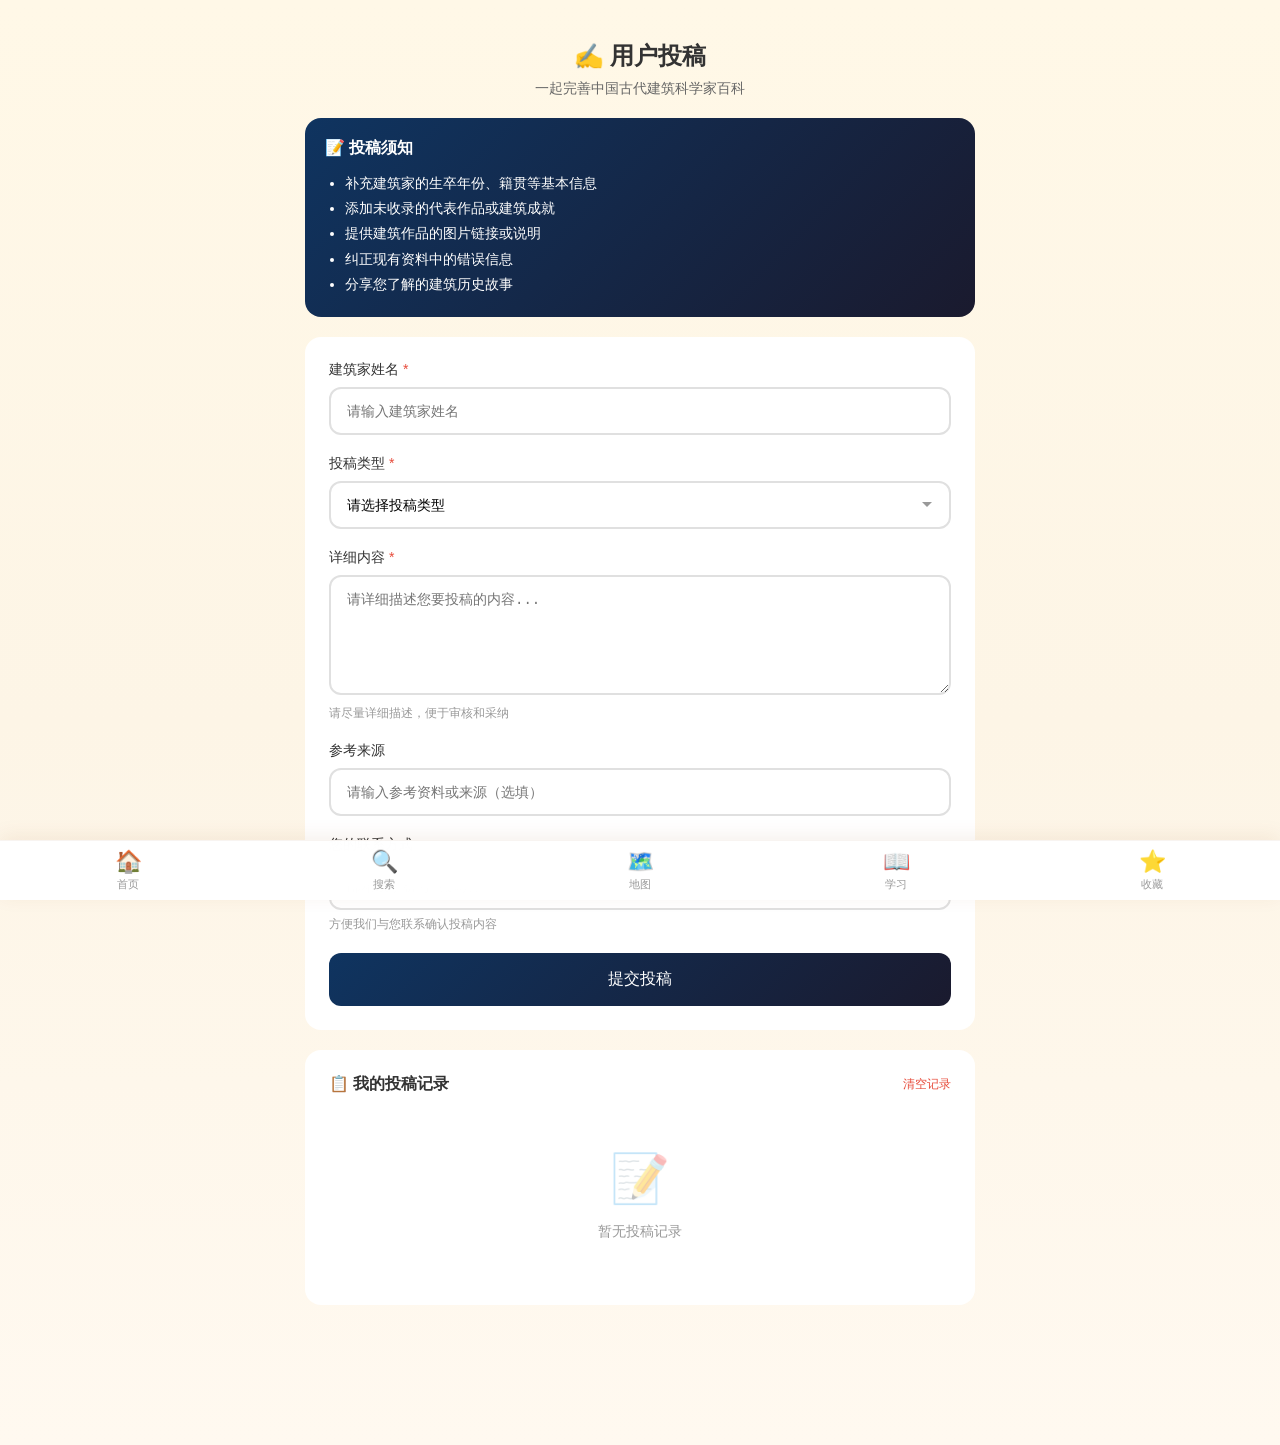
==== contribute.html @ dbbd9d24 "添加新功能：地图、师承图谱、考研学习、投稿、图集" ====
<!DOCTYPE html>
<html lang="zh-CN">
<head>
  <meta charset="UTF-8">
  <meta name="viewport" content="width=device-width, initial-scale=1.0, maximum-scale=1.0, user-scalable=no">
  <title>用户投稿 - 中国建筑科学家百科</title>
  <link rel="stylesheet" href="css/style.css">
  <style>
    .contribute-container {
      padding: 20px;
      padding-bottom: 120px;
    }

    .contribute-header {
      text-align: center;
      margin-bottom: 20px;
    }

    .contribute-header h1 {
      font-size: 24px;
      color: #333;
      margin-bottom: 8px;
    }

    .contribute-header p {
      font-size: 14px;
      color: #666;
    }

    .contribute-intro {
      background: linear-gradient(135deg, #0f3460, #1a1a2e);
      color: #fff;
      padding: 20px;
      border-radius: 16px;
      margin-bottom: 20px;
    }

    .contribute-intro h3 {
      font-size: 16px;
      margin-bottom: 12px;
    }

    .contribute-intro ul {
      font-size: 14px;
      line-height: 1.8;
      padding-left: 20px;
    }

    .contribute-form {
      background: #fff;
      border-radius: 16px;
      padding: 24px;
      margin-bottom: 20px;
    }

    .form-group {
      margin-bottom: 20px;
    }

    .form-label {
      display: block;
      font-size: 14px;
      font-weight: 500;
      color: #333;
      margin-bottom: 8px;
    }

    .form-label .required {
      color: #e74c3c;
    }

    .form-input {
      width: 100%;
      padding: 14px 16px;
      border: 2px solid #e0e0e0;
      border-radius: 12px;
      font-size: 14px;
      box-sizing: border-box;
      transition: border-color 0.3s;
    }

    .form-input:focus {
      outline: none;
      border-color: #0f3460;
    }

    .form-textarea {
      min-height: 120px;
      resize: vertical;
    }

    .form-select {
      appearance: none;
      background: #fff url("data:image/svg+xml,%3Csvg xmlns='http://www.w3.org/2000/svg' width='12' height='12' viewBox='0 0 12 12'%3E%3Cpath fill='%23999' d='M6 8L1 3h10z'/%3E%3C/svg%3E") no-repeat right 16px center;
    }

    .form-hint {
      font-size: 12px;
      color: #999;
      margin-top: 6px;
    }

    .submit-btn {
      width: 100%;
      padding: 16px;
      background: linear-gradient(135deg, #0f3460, #1a1a2e);
      color: #fff;
      border: none;
      border-radius: 12px;
      font-size: 16px;
      font-weight: 500;
      cursor: pointer;
      transition: all 0.3s;
    }

    .submit-btn:hover {
      transform: translateY(-2px);
      box-shadow: 0 8px 20px rgba(15, 52, 96, 0.3);
    }

    .submit-btn:active {
      transform: translateY(0);
    }

    /* 我的投稿 */
    .my-contributions {
      background: #fff;
      border-radius: 16px;
      padding: 24px;
    }

    .my-contributions-header {
      display: flex;
      justify-content: space-between;
      align-items: center;
      margin-bottom: 16px;
    }

    .my-contributions-title {
      font-size: 16px;
      font-weight: 600;
      color: #333;
    }

    .clear-btn {
      font-size: 12px;
      color: #e74c3c;
      background: none;
      border: none;
      cursor: pointer;
    }

    .contribution-card {
      background: #f9f9f9;
      border-radius: 12px;
      padding: 16px;
      margin-bottom: 12px;
    }

    .contribution-header {
      display: flex;
      justify-content: space-between;
      align-items: center;
      margin-bottom: 12px;
    }

    .contribution-name {
      font-size: 16px;
      font-weight: 600;
      color: #333;
    }

    .contribution-date {
      font-size: 12px;
      color: #999;
    }

    .contribution-type {
      display: inline-block;
      padding: 4px 12px;
      background: #e8f4fd;
      color: #0f3460;
      border-radius: 12px;
      font-size: 12px;
      margin-bottom: 8px;
    }

    .contribution-content {
      font-size: 14px;
      color: #666;
      line-height: 1.6;
      margin-bottom: 12px;
    }

    .contribution-actions {
      display: flex;
      gap: 12px;
    }

    .contribution-action {
      font-size: 12px;
      color: #0f3460;
      background: none;
      border: none;
      cursor: pointer;
      padding: 0;
    }

    .empty-state {
      text-align: center;
      padding: 40px 20px;
      color: #999;
    }

    .empty-icon {
      font-size: 48px;
      margin-bottom: 16px;
    }

    .empty-text {
      font-size: 14px;
    }

    /* 成功提示 */
    .success-modal {
      display: none;
      position: fixed;
      top: 0;
      left: 0;
      width: 100%;
      height: 100%;
      background: rgba(0,0,0,0.5);
      justify-content: center;
      align-items: center;
      z-index: 9999;
    }

    .success-modal.show {
      display: flex;
    }

    .success-content {
      background: #fff;
      border-radius: 16px;
      padding: 32px;
      text-align: center;
      max-width: 300px;
      margin: 20px;
    }

    .success-icon {
      font-size: 64px;
      margin-bottom: 16px;
    }

    .success-title {
      font-size: 18px;
      font-weight: 600;
      color: #333;
      margin-bottom: 8px;
    }

    .success-text {
      font-size: 14px;
      color: #666;
      margin-bottom: 20px;
    }

    .success-btn {
      padding: 12px 32px;
      background: #0f3460;
      color: #fff;
      border: none;
      border-radius: 20px;
      font-size: 14px;
      cursor: pointer;
    }
  </style>
</head>
<body>
  <div class="container">
    <div class="contribute-container">
      <!-- 页面标题 -->
      <div class="contribute-header">
        <h1>✍️ 用户投稿</h1>
        <p>一起完善中国古代建筑科学家百科</p>
      </div>

      <!-- 投稿说明 -->
      <div class="contribute-intro">
        <h3>📝 投稿须知</h3>
        <ul>
          <li>补充建筑家的生卒年份、籍贯等基本信息</li>
          <li>添加未收录的代表作品或建筑成就</li>
          <li>提供建筑作品的图片链接或说明</li>
          <li>纠正现有资料中的错误信息</li>
          <li>分享您了解的建筑历史故事</li>
        </ul>
      </div>

      <!-- 投稿表单 -->
      <div class="contribute-form">
        <form id="contributeForm">
          <div class="form-group">
            <label class="form-label">
              建筑家姓名 <span class="required">*</span>
            </label>
            <input type="text" class="form-input" id="architectName" placeholder="请输入建筑家姓名" required>
          </div>

          <div class="form-group">
            <label class="form-label">
              投稿类型 <span class="required">*</span>
            </label>
            <select class="form-input form-select" id="contributeType" required>
              <option value="">请选择投稿类型</option>
              <option value="info">补充基本信息</option>
              <option value="work">添加代表作品</option>
              <option value="image">提供图片资料</option>
              <option value="correction">纠正错误</option>
              <option value="story">分享建筑故事</option>
              <option value="other">其他</option>
            </select>
          </div>

          <div class="form-group">
            <label class="form-label">
              详细内容 <span class="required">*</span>
            </label>
            <textarea class="form-input form-textarea" id="contributeContent" placeholder="请详细描述您要投稿的内容..." required></textarea>
            <div class="form-hint">请尽量详细描述，便于审核和采纳</div>
          </div>

          <div class="form-group">
            <label class="form-label">
              参考来源
            </label>
            <input type="text" class="form-input" id="source" placeholder="请输入参考资料或来源（选填）">
          </div>

          <div class="form-group">
            <label class="form-label">
              您的联系方式
            </label>
            <input type="text" class="form-input" id="contact" placeholder="邮箱或手机号（选填）">
            <div class="form-hint">方便我们与您联系确认投稿内容</div>
          </div>

          <button type="submit" class="submit-btn">提交投稿</button>
        </form>
      </div>

      <!-- 我的投稿 -->
      <div class="my-contributions">
        <div class="my-contributions-header">
          <div class="my-contributions-title">📋 我的投稿记录</div>
          <button class="clear-btn" onclick="clearContributions()">清空记录</button>
        </div>
        <div id="contributionsList"></div>
      </div>
    </div>
  </div>

  <!-- 成功提示弹窗 -->
  <div class="success-modal" id="successModal">
    <div class="success-content">
      <div class="success-icon">✅</div>
      <div class="success-title">投稿成功！</div>
      <div class="success-text">感谢您的贡献，我们会尽快审核您的投稿内容。</div>
      <button class="success-btn" onclick="closeModal()">确定</button>
    </div>
  </div>

  <!-- 底部导航栏 -->
  <div class="tab-bar">
    <a href="index.html" class="tab-item">
      <span class="tab-icon">🏠</span>
      <span class="tab-text">首页</span>
    </a>
    <a href="search.html" class="tab-item">
      <span class="tab-icon">🔍</span>
      <span class="tab-text">搜索</span>
    </a>
    <a href="map.html" class="tab-item">
      <span class="tab-icon">🗺️</span>
      <span class="tab-text">地图</span>
    </a>
    <a href="study.html" class="tab-item">
      <span class="tab-icon">📖</span>
      <span class="tab-text">学习</span>
    </a>
    <a href="favorites.html" class="tab-item">
      <span class="tab-icon">⭐</span>
      <span class="tab-text">收藏</span>
    </a>
  </div>

  <script src="js/data.js"></script>
  <script>
    // 投稿类型映射
    const typeMap = {
      'info': '补充信息',
      'work': '添加作品',
      'image': '提供图片',
      'correction': '纠正错误',
      'story': '建筑故事',
      'other': '其他'
    };

    // 从本地存储加载投稿记录
    function loadContributions() {
      const contributions = JSON.parse(localStorage.getItem('contributions') || '[]');
      renderContributions(contributions);
    }

    // 渲染投稿列表
    function renderContributions(contributions) {
      const container = document.getElementById('contributionsList');
      
      if (contributions.length === 0) {
        container.innerHTML = `
          <div class="empty-state">
            <div class="empty-icon">📝</div>
            <div class="empty-text">暂无投稿记录</div>
          </div>
        `;
        return;
      }

      container.innerHTML = contributions.map((item, index) => `
        <div class="contribution-card">
          <div class="contribution-header">
            <span class="contribution-name">${item.name}</span>
            <span class="contribution-date">${item.date}</span>
          </div>
          <span class="contribution-type">${typeMap[item.type] || item.type}</span>
          <div class="contribution-content">${item.content}</div>
          <div class="contribution-actions">
            <button class="contribution-action" onclick="editContribution(${index})">编辑</button>
            <button class="contribution-action" onclick="deleteContribution(${index})">删除</button>
          </div>
        </div>
      `).join('');
    }

    // 提交投稿
    document.getElementById('contributeForm').addEventListener('submit', function(e) {
      e.preventDefault();
      
      const name = document.getElementById('architectName').value;
      const type = document.getElementById('contributeType').value;
      const content = document.getElementById('contributeContent').value;
      const source = document.getElementById('source').value;
      const contact = document.getElementById('contact').value;

      const contribution = {
        name,
        type,
        content,
        source,
        contact,
        date: new Date().toLocaleDateString('zh-CN')
      };

      // 保存到本地存储
      const contributions = JSON.parse(localStorage.getItem('contributions') || '[]');
      contributions.unshift(contribution);
      localStorage.setItem('contributions', JSON.stringify(contributions));

      // 显示成功提示
      document.getElementById('successModal').classList.add('show');

      // 清空表单
      this.reset();

      // 更新列表
      renderContributions(contributions);
    });

    // 编辑投稿
    function editContribution(index) {
      const contributions = JSON.parse(localStorage.getItem('contributions') || '[]');
      const item = contributions[index];

      document.getElementById('architectName').value = item.name;
      document.getElementById('contributeType').value = item.type;
      document.getElementById('contributeContent').value = item.content;
      document.getElementById('source').value = item.source || '';
      document.getElementById('contact').value = item.contact || '';

      // 删除旧记录
      contributions.splice(index, 1);
      localStorage.setItem('contributions', JSON.stringify(contributions));
      renderContributions(contributions);

      // 滚动到表单
      window.scrollTo({ top: 0, behavior: 'smooth' });
    }

    // 删除投稿
    function deleteContribution(index) {
      if (!confirm('确定要删除这条投稿记录吗？')) return;

      const contributions = JSON.parse(localStorage.getItem('contributions') || '[]');
      contributions.splice(index, 1);
      localStorage.setItem('contributions', JSON.stringify(contributions));
      renderContributions(contributions);
    }

    // 清空所有投稿
    function clearContributions() {
      if (!confirm('确定要清空所有投稿记录吗？')) return;
      localStorage.removeItem('contributions');
      renderContributions([]);
    }

    // 关闭弹窗
    function closeModal() {
      document.getElementById('successModal').classList.remove('show');
    }

    // 初始化
    loadContributions();
  </script>
</body>
</html>
---- css/style.css ----
/* 全局样式 */
* {
  margin: 0;
  padding: 0;
  box-sizing: border-box;
}

body {
  font-family: -apple-system, BlinkMacSystemFont, 'Segoe UI', Roboto, 'Helvetica Neue', Arial, sans-serif;
  background: linear-gradient(180deg, #FFF8E7 0%, #FDF5E6 50%, #FFF9F0 100%);
  min-height: 100vh;
  color: #333;
  -webkit-font-smoothing: antialiased;
}

a {
  text-decoration: none;
  color: inherit;
}

.container {
  padding: 20px;
  max-width: 750px;
  margin: 0 auto;
  position: relative;
  overflow: hidden;
}

/* 页面标题区域 */
.header {
  padding: 40px 20px 20px;
  text-align: center;
  position: relative;
}

.title-wrapper {
  animation: slideDown 0.8s ease-out;
}

.main-title {
  font-size: 28px;
  font-weight: 800;
  color: #5D3A1A;
  letter-spacing: 2px;
  margin-bottom: 8px;
  background: linear-gradient(135deg, #5D3A1A 0%, #8B4513 50%, #A0522D 100%);
  -webkit-background-clip: text;
  -webkit-text-fill-color: transparent;
  background-clip: text;
}

.subtitle {
  font-size: 14px;
  color: #8B6914;
  letter-spacing: 3px;
  font-weight: 400;
}

/* 搜索框 */
.search-box-wrapper {
  padding: 0 10px;
  margin-bottom: 20px;
  animation: fadeIn 0.6s ease-out 0.2s both;
  position: relative;
}

.search-box-wrapper::before {
  content: '';
  position: absolute;
  top: -2px;
  left: -2px;
  right: -2px;
  bottom: -2px;
  background: linear-gradient(135deg, rgba(139, 69, 19, 0.15) 0%, rgba(210, 105, 30, 0.1) 50%, rgba(139, 69, 19, 0.15) 100%);
  border-radius: 26px;
  z-index: -1;
}

.search-box {
  display: flex;
  align-items: center;
  background: rgba(255, 255, 255, 0.98);
  border-radius: 24px;
  padding: 14px 18px;
  box-shadow: 0 4px 16px rgba(139, 69, 19, 0.08), 0 8px 40px rgba(139, 69, 19, 0.06);
  border: 1px solid rgba(255, 255, 255, 0.9);
  transition: all 0.4s cubic-bezier(0.4, 0, 0.2, 1);
}

.search-box:hover {
  box-shadow: 0 8px 24px rgba(139, 69, 19, 0.15), 0 12px 56px rgba(139, 69, 19, 0.1);
  transform: translateY(-2px);
}

.icon-search {
  font-size: 18px;
  opacity: 0.5;
  margin-right: 10px;
}

.search-placeholder {
  font-size: 15px;
  color: #999;
}

/* 装饰元素 */
.decorations {
  position: absolute;
  top: 0;
  left: 0;
  right: 0;
  height: 200px;
  pointer-events: none;
  overflow: hidden;
}

.deco-circle {
  position: absolute;
  border-radius: 50%;
  opacity: 0.06;
  background: linear-gradient(135deg, #8B4513 0%, #D2691E 100%);
}

.deco-1 {
  width: 150px;
  height: 150px;
  top: -50px;
  right: -40px;
  animation: float 6s ease-in-out infinite;
}

.deco-2 {
  width: 100px;
  height: 100px;
  top: 30px;
  left: -30px;
  animation: float 8s ease-in-out infinite reverse;
}

.deco-line {
  position: absolute;
  bottom: 0;
  left: 50%;
  transform: translateX(-50%);
  width: 60px;
  height: 2px;
  background: linear-gradient(90deg, transparent 0%, #D2691E 50%, transparent 100%);
  border-radius: 1px;
}

/* 数据统计区域 */
.stats-section {
  padding: 0 10px;
  margin-bottom: 20px;
  animation: fadeIn 0.6s ease-out 0.4s both;
}

.stats-intro {
  text-align: center;
  margin-bottom: 10px;
}

.intro-text {
  font-size: 13px;
  color: #8B6914;
  letter-spacing: 1px;
}

.stats-grid {
  display: flex;
  justify-content: space-around;
  align-items: center;
  background: white;
  border-radius: 12px;
  padding: 18px 8px;
  box-shadow: 0 8px 32px rgba(139, 69, 19, 0.08);
  border: 1px solid rgba(139, 69, 19, 0.06);
}

.stat-item {
  text-align: center;
  flex: 1;
  padding: 0 4px;
}

.stat-number {
  font-size: 22px;
  font-weight: 800;
  color: #5D3A1A;
  margin-bottom: 4px;
  letter-spacing: 0.5px;
  white-space: nowrap;
}

.stat-label {
  font-size: 11px;
  color: #999;
  white-space: nowrap;
}

.stat-divider {
  width: 1px;
  height: 25px;
  background: linear-gradient(180deg, transparent 0%, rgba(139, 69, 19, 0.15) 50%, transparent 100%);
}

/* 推荐建筑家 */
.recommend-section {
  padding: 0 10px;
  margin-bottom: 20px;
  animation: fadeIn 0.6s ease-out 0.5s both;
}

.section-header {
  display: flex;
  justify-content: space-between;
  align-items: center;
  margin-bottom: 12px;
}

.section-title {
  font-size: 17px;
  font-weight: 700;
  color: #5D3A1A;
  letter-spacing: 0.5px;
}

.section-more {
  font-size: 13px;
  color: #8B6914;
}

.recommend-scroll {
  overflow-x: auto;
  -webkit-overflow-scrolling: touch;
}

.recommend-list {
  display: flex;
  gap: 12px;
  padding: 4px 0;
}

.recommend-card {
  flex-shrink: 0;
  width: 80px;
  text-align: center;
  background: white;
  border-radius: 10px;
  padding: 14px 8px;
  box-shadow: 0 6px 24px rgba(139, 69, 19, 0.08);
  border: 1px solid rgba(139, 69, 19, 0.06);
  transition: all 0.3s cubic-bezier(0.4, 0, 0.2, 1);
}

.recommend-card:hover {
  transform: scale(0.95);
  box-shadow: 0 4px 16px rgba(139, 69, 19, 0.12);
}

.recommend-avatar {
  width: 45px;
  height: 45px;
  border-radius: 50%;
  background: linear-gradient(135deg, #5D3A1A 0%, #8B4513 50%, #D2691E 100%);
  display: flex;
  align-items: center;
  justify-content: center;
  margin: 0 auto 10px;
  box-shadow: 0 6px 20px rgba(139, 69, 19, 0.3);
}

.recommend-avatar-text {
  color: white;
  font-size: 19px;
  font-weight: 700;
}

.recommend-name {
  font-size: 14px;
  font-weight: 600;
  color: #5D3A1A;
  margin-bottom: 4px;
  white-space: nowrap;
  overflow: hidden;
  text-overflow: ellipsis;
}

.recommend-dynasty {
  font-size: 11px;
  color: #999;
  white-space: nowrap;
}

/* 功能入口 */
.entry-section {
  padding: 0 10px;
  animation: fadeIn 0.6s ease-out 0.6s both;
}

.entry-card {
  display: flex;
  align-items: center;
  background: white;
  border-radius: 12px;
  padding: 16px;
  margin-bottom: 12px;
  box-shadow: 0 8px 32px rgba(139, 69, 19, 0.08);
  border: 1px solid rgba(139, 69, 19, 0.06);
  transition: all 0.35s cubic-bezier(0.4, 0, 0.2, 1);
  position: relative;
  overflow: hidden;
}

.entry-card::before {
  content: '';
  position: absolute;
  top: 0;
  left: 0;
  width: 3px;
  height: 100%;
  background: linear-gradient(180deg, #8B4513 0%, #D2691E 100%);
  opacity: 0;
  transition: opacity 0.3s ease;
}

.entry-card:hover {
  transform: scale(0.98) translateX(2px);
  box-shadow: 0 4px 16px rgba(139, 69, 19, 0.12);
}

.entry-card:hover::before {
  opacity: 1;
}

.entry-icon {
  font-size: 28px;
  margin-right: 12px;
  width: 40px;
  height: 40px;
  display: flex;
  align-items: center;
  justify-content: center;
  background: linear-gradient(135deg, rgba(139, 69, 19, 0.08) 0%, rgba(139, 69, 19, 0.04) 100%);
  border-radius: 10px;
}

.entry-info {
  flex: 1;
}

.entry-title {
  font-size: 16px;
  font-weight: 600;
  color: #5D3A1A;
  margin-bottom: 4px;
  letter-spacing: 0.5px;
}

.entry-desc {
  font-size: 13px;
  color: #999;
}

.entry-arrow {
  font-size: 24px;
  color: rgba(139, 69, 19, 0.3);
  font-weight: 300;
}

/* 底部装饰 */
.footer-decoration {
  position: relative;
  bottom: 0;
  left: 0;
  right: 0;
  height: 60px;
  margin-top: 20px;
}

.footer-pattern {
  position: absolute;
  bottom: 0;
  left: 0;
  right: 0;
  height: 60px;
  background: linear-gradient(180deg, transparent 0%, rgba(139, 69, 19, 0.03) 100%);
}

.footer-pattern::before {
  content: '';
  position: absolute;
  bottom: 10px;
  left: 50%;
  transform: translateX(-50%);
  width: 200px;
  height: 40px;
  background: radial-gradient(ellipse at center bottom, rgba(139, 69, 19, 0.06) 0%, transparent 70%);
}

/* 动画 */
@keyframes slideDown {
  from {
    opacity: 0;
    transform: translateY(-15px);
  }
  to {
    opacity: 1;
    transform: translateY(0);
  }
}

@keyframes fadeIn {
  from { opacity: 0; }
  to { opacity: 1; }
}

@keyframes float {
  0%, 100% {
    transform: translateY(0);
  }
  50% {
    transform: translateY(-10px);
  }
}

/* 搜索页面样式 */
.search-page {
  padding-top: 20px;
  padding-bottom: 80px;
}

.search-input-wrapper {
  padding: 0 10px;
  margin-bottom: 16px;
}

.search-input-box {
  display: flex;
  align-items: center;
  background: white;
  border-radius: 24px;
  padding: 14px 18px;
  box-shadow: 0 4px 16px rgba(139, 69, 19, 0.08);
  border: 1px solid rgba(255, 255, 255, 0.9);
}

.search-input-box input {
  flex: 1;
  border: none;
  outline: none;
  font-size: 15px;
  color: #333;
  background: transparent;
}

.search-input-box input::placeholder {
  color: rgba(139, 69, 19, 0.4);
}

.search-clear {
  color: rgba(139, 69, 19, 0.4);
  font-size: 16px;
  padding: 4px 8px;
  cursor: pointer;
}

/* 热门搜索 */
.hot-search-inline {
  margin-bottom: 16px;
  padding: 0 14px;
}

.hot-title {
  font-size: 13px;
  color: #999;
  margin-bottom: 8px;
  font-weight: 500;
}

.hot-tags-row {
  display: flex;
  flex-wrap: wrap;
  gap: 8px;
}

.hot-tag-sm {
  background: linear-gradient(145deg, #FFFFFF 0%, #FFF8E7 100%);
  padding: 6px 12px;
  border-radius: 14px;
  font-size: 13px;
  color: #6B4423;
  box-shadow: 0 2px 8rpx rgba(139, 69, 19, 0.06);
  border: 1px solid rgba(139, 69, 19, 0.08);
  transition: all 0.3s ease;
  cursor: pointer;
}

.hot-tag-sm:hover {
  background: linear-gradient(135deg, #5D3A1A 0%, #8B4513 100%);
  color: white;
  transform: scale(0.96);
}

/* 列表头部 */
.list-header {
  display: flex;
  justify-content: space-between;
  align-items: center;
  padding: 0 14px;
  margin-bottom: 12px;
}

.list-title {
  font-size: 18px;
  font-weight: 700;
  color: #5D3A1A;
  letter-spacing: 1px;
}

.list-count {
  font-size: 13px;
  color: #999;
}

/* 朝代筛选 */
.dynasty-filter {
  display: flex;
  gap: 10px;
  padding: 0 14px;
  margin-bottom: 16px;
  overflow-x: auto;
  -webkit-overflow-scrolling: touch;
}

.dynasty-tag {
  flex-shrink: 0;
  padding: 8px 16px;
  background: white;
  border-radius: 18px;
  font-size: 13px;
  color: #666;
  box-shadow: 0 4px 16px rgba(139, 69, 19, 0.06);
  border: 1px solid rgba(139, 69, 19, 0.08);
  transition: all 0.3s cubic-bezier(0.4, 0, 0.2, 1);
  cursor: pointer;
}

.dynasty-tag.active {
  background: linear-gradient(135deg, #5D3A1A 0%, #8B4513 50%, #A0522D 100%);
  color: white;
  box-shadow: 0 6px 20px rgba(139, 69, 19, 0.3);
  border-color: transparent;
}

/* 建筑家列表 */
.architect-list {
  padding: 0 14px;
  margin-bottom: 40px;
}

.card {
  background: transparent;
  border-radius: 12px;
  padding: 16px;
  margin-bottom: 12px;
  box-shadow: none;
  border: none;
  transition: all 0.3s cubic-bezier(0.4, 0, 0.2, 1);
  position: relative;
}

.card:hover {
  transform: scale(0.98);
  box-shadow: 0 4px 16px rgba(139, 69, 19, 0.12);
}

.architect-header {
  display: flex;
  align-items: center;
  margin-bottom: 8px;
}

.avatar-placeholder {
  width: 48px;
  height: 48px;
  border-radius: 50%;
  background: linear-gradient(135deg, #5D3A1A 0%, #8B4513 50%, #D2691E 100%);
  display: flex;
  align-items: center;
  justify-content: center;
  margin-right: 10px;
  box-shadow: 0 8px 24px rgba(139, 69, 19, 0.3);
  flex-shrink: 0;
}

.avatar-text {
  color: white;
  font-size: 20px;
  font-weight: 700;
}

.architect-info {
  flex: 1;
  min-width: 0;
}

.title {
  font-size: 16px;
  font-weight: 700;
  color: #5D3A1A;
  margin-bottom: 3px;
  white-space: nowrap;
  overflow: hidden;
  text-overflow: ellipsis;
}

.subtitle {
  font-size: 12px;
  color: #888;
  white-space: nowrap;
  overflow: hidden;
  text-overflow: ellipsis;
}

.favorite-btn {
  padding: 6px;
  flex-shrink: 0;
  cursor: pointer;
  font-size: 20px;
}

.architect-summary {
  font-size: 13px;
  color: #666;
  line-height: 1.6;
  margin-bottom: 8px;
  display: -webkit-box;
  -webkit-line-clamp: 2;
  -webkit-box-orient: vertical;
  overflow: hidden;
}

.architect-tags {
  display: flex;
  flex-wrap: wrap;
  gap: 6px;
}

.tag {
  display: inline-block;
  background: rgba(139, 69, 19, 0.08);
  color: #8B6914;
  padding: 3px 8px;
  border-radius: 8px;
  font-size: 11px;
  border: 1px solid rgba(139, 69, 19, 0.08);
  position: relative;
  z-index: 1;
}

/* ========== 详情页样式 ========== */
.detail-header {
  display: flex;
  align-items: center;
  padding: 20px 16px;
  background: linear-gradient(135deg, #5D3A1A 0%, #8B4513 50%, #A0522D 100%);
  position: relative;
  overflow: hidden;
}

.detail-header::before {
  content: '';
  position: absolute;
  top: -25%;
  right: -10%;
  width: 100px;
  height: 100px;
  background: rgba(255, 255, 255, 0.1);
  border-radius: 50%;
}

.avatar-large {
  width: 75px;
  height: 75px;
  border-radius: 50%;
  background: rgba(255, 255, 255, 0.2);
  display: flex;
  align-items: center;
  justify-content: center;
  margin-right: 14px;
  box-shadow: 0 12px 40px rgba(0, 0, 0, 0.2);
  position: relative;
  z-index: 1;
}

.avatar-large::before {
  content: '';
  position: absolute;
  top: 3px;
  left: 3px;
  right: 3px;
  bottom: 3px;
  border-radius: 50%;
  border: 2px solid rgba(255, 255, 255, 0.4);
}

.avatar-large .avatar-text {
  color: white;
  font-size: 30px;
  font-weight: 700;
}

.header-info {
  flex: 1;
  color: white;
  position: relative;
  z-index: 1;
}

.header-info .title {
  font-size: 24px;
  font-weight: 700;
  margin-bottom: 6px;
  color: white;
}

.header-info .subtitle {
  font-size: 15px;
  opacity: 0.95;
  margin-bottom: 4px;
  color: white;
}

.header-info .years {
  font-size: 13px;
  opacity: 0.85;
  font-style: italic;
  color: white;
}

.favorite-section {
  padding: 12px 16px;
  display: flex;
  justify-content: center;
  background: rgba(255, 255, 255, 0.95);
}

.btn {
  padding: 8px 24px;
  background: linear-gradient(135deg, #8B4513 0%, #A0522D 100%);
  color: white;
  border-radius: 20px;
  font-size: 14px;
  cursor: pointer;
  transition: all 0.3s ease;
}

.btn:hover {
  transform: scale(1.05);
  box-shadow: 0 4px 12px rgba(139, 69, 19, 0.3);
}

.btn.btn-favorited {
  background: linear-gradient(135deg, #FF6B6B 0%, #FF8E8E 100%);
}

.section {
  padding: 14px 16px;
  border-bottom: 1px solid rgba(139, 69, 19, 0.08);
  position: relative;
}

.section::before {
  content: '';
  position: absolute;
  left: 0;
  top: 50%;
  transform: translateY(-50%);
  width: 3px;
  height: 16px;
  background: linear-gradient(180deg, #8B4513 0%, #D2691E 100%);
  border-radius: 0 3px 3px 0;
}

.section-title {
  font-size: 17px;
  font-weight: 700;
  color: #5D3A1A;
  margin-bottom: 10px;
  padding-left: 10px;
}

.section-content {
  font-size: 15px;
  color: #444;
  line-height: 1.9;
  padding-left: 10px;
  text-align: justify;
}

.works-list {
  padding-left: 18px;
  display: flex;
  flex-wrap: wrap;
  gap: 8px;
}

.work-item {
  display: flex;
  align-items: center;
  padding: 7px 12px;
  background: linear-gradient(135deg, rgba(139, 69, 19, 0.06) 0%, rgba(139, 69, 19, 0.02) 100%);
  border-radius: 10px;
  border: 1px solid rgba(139, 69, 19, 0.08);
}

.work-dot {
  color: #8B4513;
  margin-right: 6px;
  font-size: 12px;
}

.work-name {
  font-size: 14px;
  color: #5D3A1A;
  font-weight: 500;
}

.quote-section {
  padding: 28px 20px;
  background: linear-gradient(135deg, #FFF8E7 0%, #FAF3E0 50%, #FDF5E6 100%);
  margin: 16px;
  border-radius: 12px;
  position: relative;
  box-shadow: 0 12px 40px rgba(139, 69, 19, 0.1);
  border: 1px solid rgba(139, 69, 19, 0.12);
  overflow: hidden;
}

.quote-section::before {
  content: '';
  position: absolute;
  top: -15%;
  right: -5%;
  width: 90px;
  height: 90px;
  background: radial-gradient(circle, rgba(139, 69, 19, 0.06) 0%, transparent 70%);
}

.quote-mark {
  font-size: 50px;
  color: #8B4513;
  opacity: 0.15;
  position: absolute;
  top: -5px;
  left: 5px;
  font-family: serif;
}

.quote-text {
  font-size: 17px;
  color: #5D3A1A;
  font-style: italic;
  line-height: 2;
  padding-left: 25px;
  margin-bottom: 10px;
}

.quote-author {
  text-align: right;
  font-size: 14px;
  color: #8B4513;
  margin-top: 8px;
  font-weight: 500;
}

.corner-decoration {
  position: absolute;
  width: 30px;
  height: 30px;
  border: 2px solid rgba(139, 69, 19, 0.2);
}

.corner-decoration.top-left {
  top: 8px;
  left: 8px;
  border-right: none;
  border-bottom: none;
  border-radius: 6px 0 0 0;
}

.corner-decoration.top-right {
  top: 8px;
  right: 8px;
  border-left: none;
  border-bottom: none;
  border-radius: 0 6px 0 0;
}

.corner-decoration.bottom-left {
  bottom: 8px;
  left: 8px;
  border-right: none;
  border-top: none;
  border-radius: 0 0 0 6px;
}

.corner-decoration.bottom-right {
  bottom: 8px;
  right: 8px;
  border-left: none;
  border-top: none;
  border-radius: 0 0 6px 0;
}

/* 空状态 */
.empty-state {
  text-align: center;
  padding: 70px 20px;
  color: #999;
}

.empty-icon {
  font-size: 80px;
  margin-bottom: 16px;
  opacity: 0.4;
  animation: bounce 1s ease-in-out infinite;
}

.empty-hint {
  font-size: 13px;
  color: #bbb;
  margin-top: 6px;
}

@keyframes bounce {
  0%, 100% { 
    transform: scale(1);
    opacity: 0.4;
  }
  50% { 
    transform: scale(1.1);
    opacity: 0.6;
  }
}

/* 返回按钮 */
.back-btn {
  position: fixed;
  top: 20px;
  left: 20px;
  width: 40px;
  height: 40px;
  background: rgba(255, 255, 255, 0.95);
  border-radius: 50%;
  display: flex;
  align-items: center;
  justify-content: center;
  box-shadow: 0 4px 12px rgba(139, 69, 19, 0.2);
  z-index: 100;
  cursor: pointer;
  font-size: 20px;
}

/* 底部导航栏 */
.tab-bar {
  position: fixed;
  bottom: 0;
  left: 0;
  right: 0;
  height: 60px;
  background: rgba(255, 255, 255, 0.98);
  backdrop-filter: blur(20px);
  -webkit-backdrop-filter: blur(20px);
  display: flex;
  justify-content: space-around;
  align-items: center;
  box-shadow: 0 -4px 20px rgba(139, 69, 19, 0.08);
  border-top: 1px solid rgba(139, 69, 19, 0.06);
  z-index: 1000;
  padding-bottom: env(safe-area-inset-bottom);
}

.tab-item {
  display: flex;
  flex-direction: column;
  align-items: center;
  justify-content: center;
  flex: 1;
  height: 100%;
  color: #999;
  transition: all 0.3s ease;
  text-decoration: none;
}

.tab-item:active {
  transform: scale(0.95);
}

.tab-item.active {
  color: #8B4513;
}

.tab-icon {
  font-size: 22px;
  margin-bottom: 2px;
}

.tab-text {
  font-size: 11px;
  font-weight: 500;
}

.tab-item.active .tab-icon {
  transform: scale(1.1);
}

/* 详情页内容留出底部导航栏空间 */
.detail-page .container,
.search-page .container,
.favorites-page .container {
  padding-bottom: 80px;
}

/* 响应式 */
@media (max-width: 375px) {
  .container {
    padding: 15px;
  }
  
  .main-title {
    font-size: 24px;
  }
  
  .stat-number {
    font-size: 20px;
  }
}
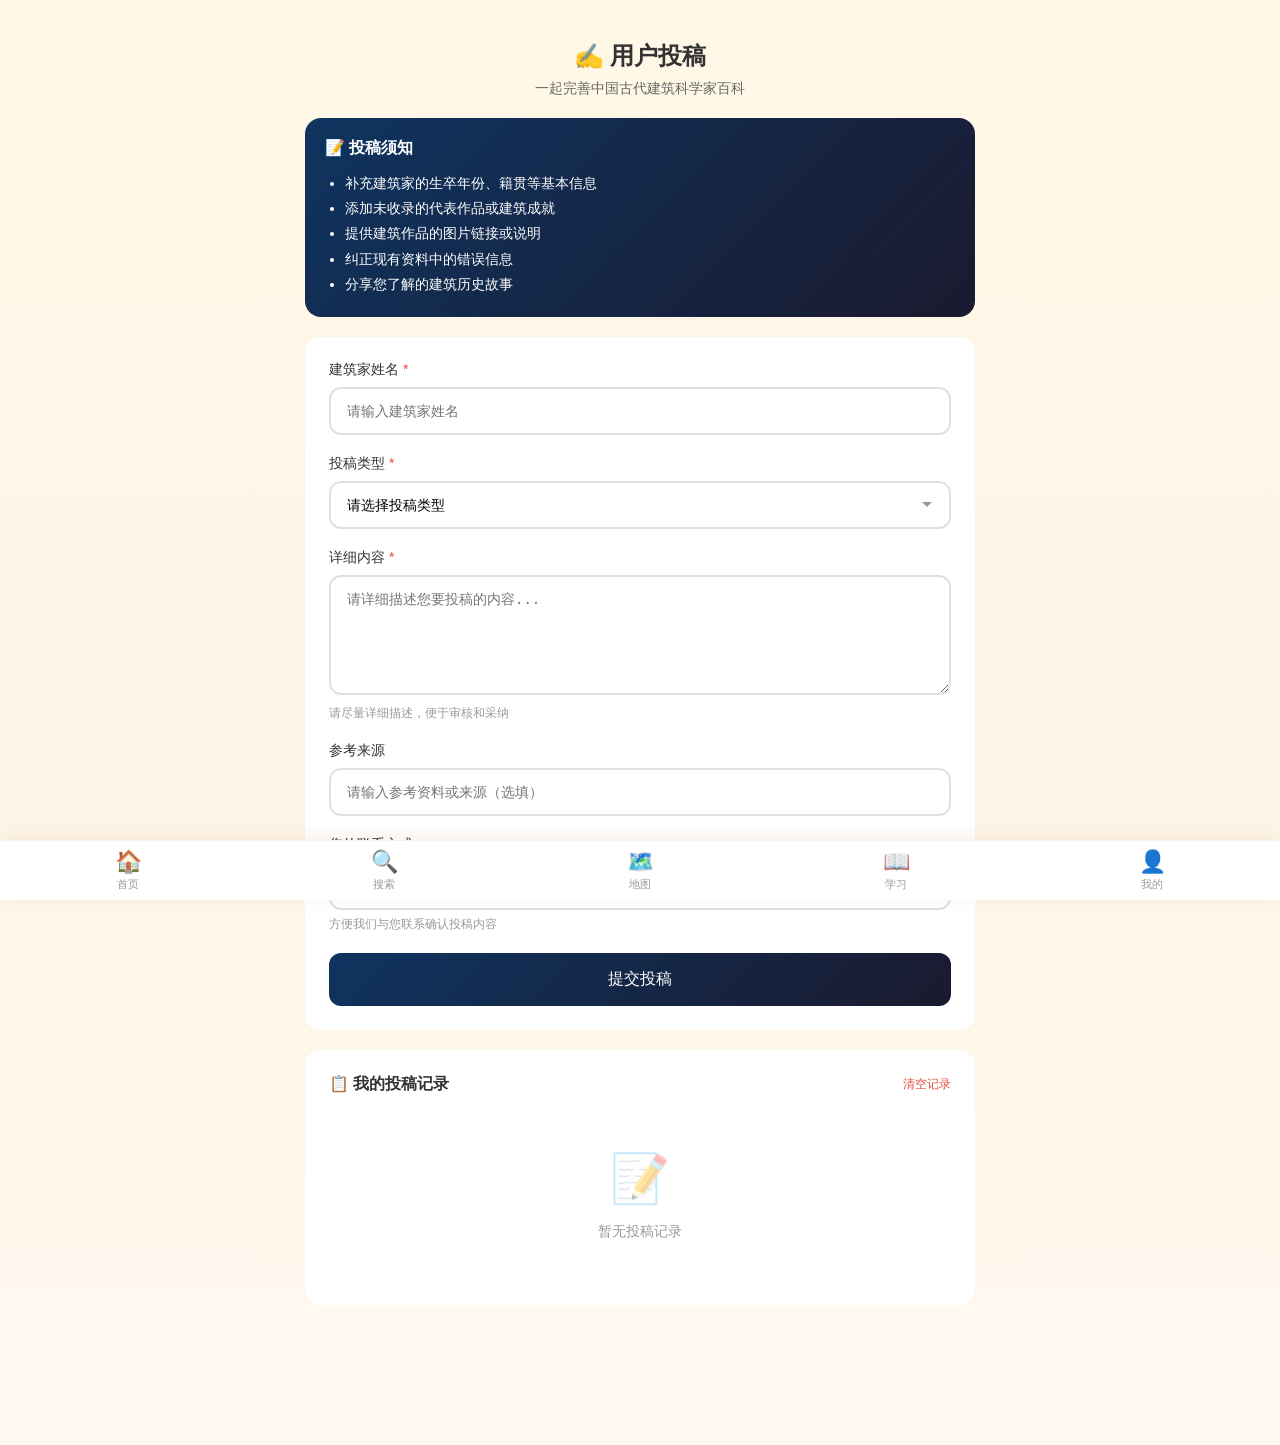
==== commit 7e2cae14: "添加我的页面，合并登录和收藏功能" ====
--- a/contribute.html
+++ b/contribute.html
@@ -389,9 +389,9 @@
       <span class="tab-icon">📖</span>
       <span class="tab-text">学习</span>
     </a>
-    <a href="favorites.html" class="tab-item">
-      <span class="tab-icon">⭐</span>
-      <span class="tab-text">收藏</span>
+    <a href="my.html" class="tab-item">
+      <span class="tab-icon">👤</span>
+      <span class="tab-text">我的</span>
     </a>
   </div>
 
--- a/css/style.css
+++ b/css/style.css
@@ -1036,4 +1036,202 @@
   .stat-number {
     font-size: 20px;
   }
+}
+
+/* 我的页面样式 */
+.login-card {
+  background: white;
+  border-radius: 20px;
+  padding: 30px 25px;
+  text-align: center;
+  box-shadow: 0 4px 20px rgba(139, 69, 19, 0.08);
+  margin-bottom: 20px;
+}
+
+.login-icon {
+  font-size: 60px;
+  margin-bottom: 15px;
+}
+
+.login-title {
+  font-size: 20px;
+  font-weight: 600;
+  color: #333;
+  margin-bottom: 8px;
+}
+
+.login-desc {
+  font-size: 14px;
+  color: #999;
+  margin-bottom: 25px;
+}
+
+.login-form {
+  text-align: left;
+}
+
+.form-group {
+  margin-bottom: 15px;
+}
+
+.login-input {
+  width: 100%;
+  padding: 14px 16px;
+  border: 1px solid #eee;
+  border-radius: 12px;
+  font-size: 15px;
+  box-sizing: border-box;
+  background: #fafafa;
+  transition: all 0.3s;
+}
+
+.login-input:focus {
+  outline: none;
+  border-color: #8B4513;
+  background: white;
+}
+
+.login-input::placeholder {
+  color: #ccc;
+}
+
+.login-btn {
+  width: 100%;
+  padding: 14px;
+  background: linear-gradient(135deg, #8B4513 0%, #A0522D 100%);
+  color: white;
+  border: none;
+  border-radius: 12px;
+  font-size: 16px;
+  font-weight: 600;
+  cursor: pointer;
+  margin-top: 10px;
+  transition: all 0.3s;
+}
+
+.login-btn:active {
+  transform: scale(0.98);
+}
+
+.register-btn {
+  width: 100%;
+  padding: 14px;
+  background: transparent;
+  color: #8B4513;
+  border: 1px solid #8B4513;
+  border-radius: 12px;
+  font-size: 16px;
+  font-weight: 600;
+  cursor: pointer;
+  margin-top: 10px;
+  transition: all 0.3s;
+}
+
+.register-btn:active {
+  background: rgba(139, 69, 19, 0.05);
+}
+
+.user-card {
+  background: white;
+  border-radius: 20px;
+  padding: 25px;
+  display: flex;
+  align-items: center;
+  box-shadow: 0 4px 20px rgba(139, 69, 19, 0.08);
+  margin-bottom: 20px;
+}
+
+.user-avatar {
+  width: 64px;
+  height: 64px;
+  background: linear-gradient(135deg, #8B4513 0%, #A0522D 100%);
+  border-radius: 50%;
+  display: flex;
+  align-items: center;
+  justify-content: center;
+  font-size: 32px;
+  margin-right: 18px;
+}
+
+.user-info {
+  flex: 1;
+}
+
+.user-name {
+  font-size: 18px;
+  font-weight: 600;
+  color: #333;
+  margin-bottom: 4px;
+}
+
+.user-desc {
+  font-size: 13px;
+  color: #999;
+}
+
+.logout-btn {
+  padding: 8px 16px;
+  background: #f5f5f5;
+  color: #666;
+  border: none;
+  border-radius: 20px;
+  font-size: 13px;
+  cursor: pointer;
+  transition: all 0.3s;
+}
+
+.logout-btn:active {
+  background: #eee;
+}
+
+.stats-row {
+  display: flex;
+  justify-content: space-around;
+  background: white;
+  border-radius: 16px;
+  padding: 20px 15px;
+  box-shadow: 0 4px 20px rgba(139, 69, 19, 0.08);
+  margin-bottom: 20px;
+}
+
+.stat-item {
+  text-align: center;
+}
+
+.stat-num {
+  font-size: 24px;
+  font-weight: 700;
+  color: #8B4513;
+  margin-bottom: 4px;
+}
+
+.stat-label {
+  font-size: 13px;
+  color: #999;
+}
+
+.menu-section {
+  margin-top: 10px;
+}
+
+.menu-title {
+  font-size: 16px;
+  font-weight: 600;
+  color: #333;
+  margin-bottom: 12px;
+  padding-left: 4px;
+}
+
+.toast {
+  position: fixed;
+  top: 50%;
+  left: 50%;
+  transform: translate(-50%, -50%);
+  background: rgba(0, 0, 0, 0.7);
+  color: white;
+  padding: 12px 24px;
+  border-radius: 8px;
+  font-size: 14px;
+  z-index: 1000;
+  animation: fadeIn 0.2s;
 }
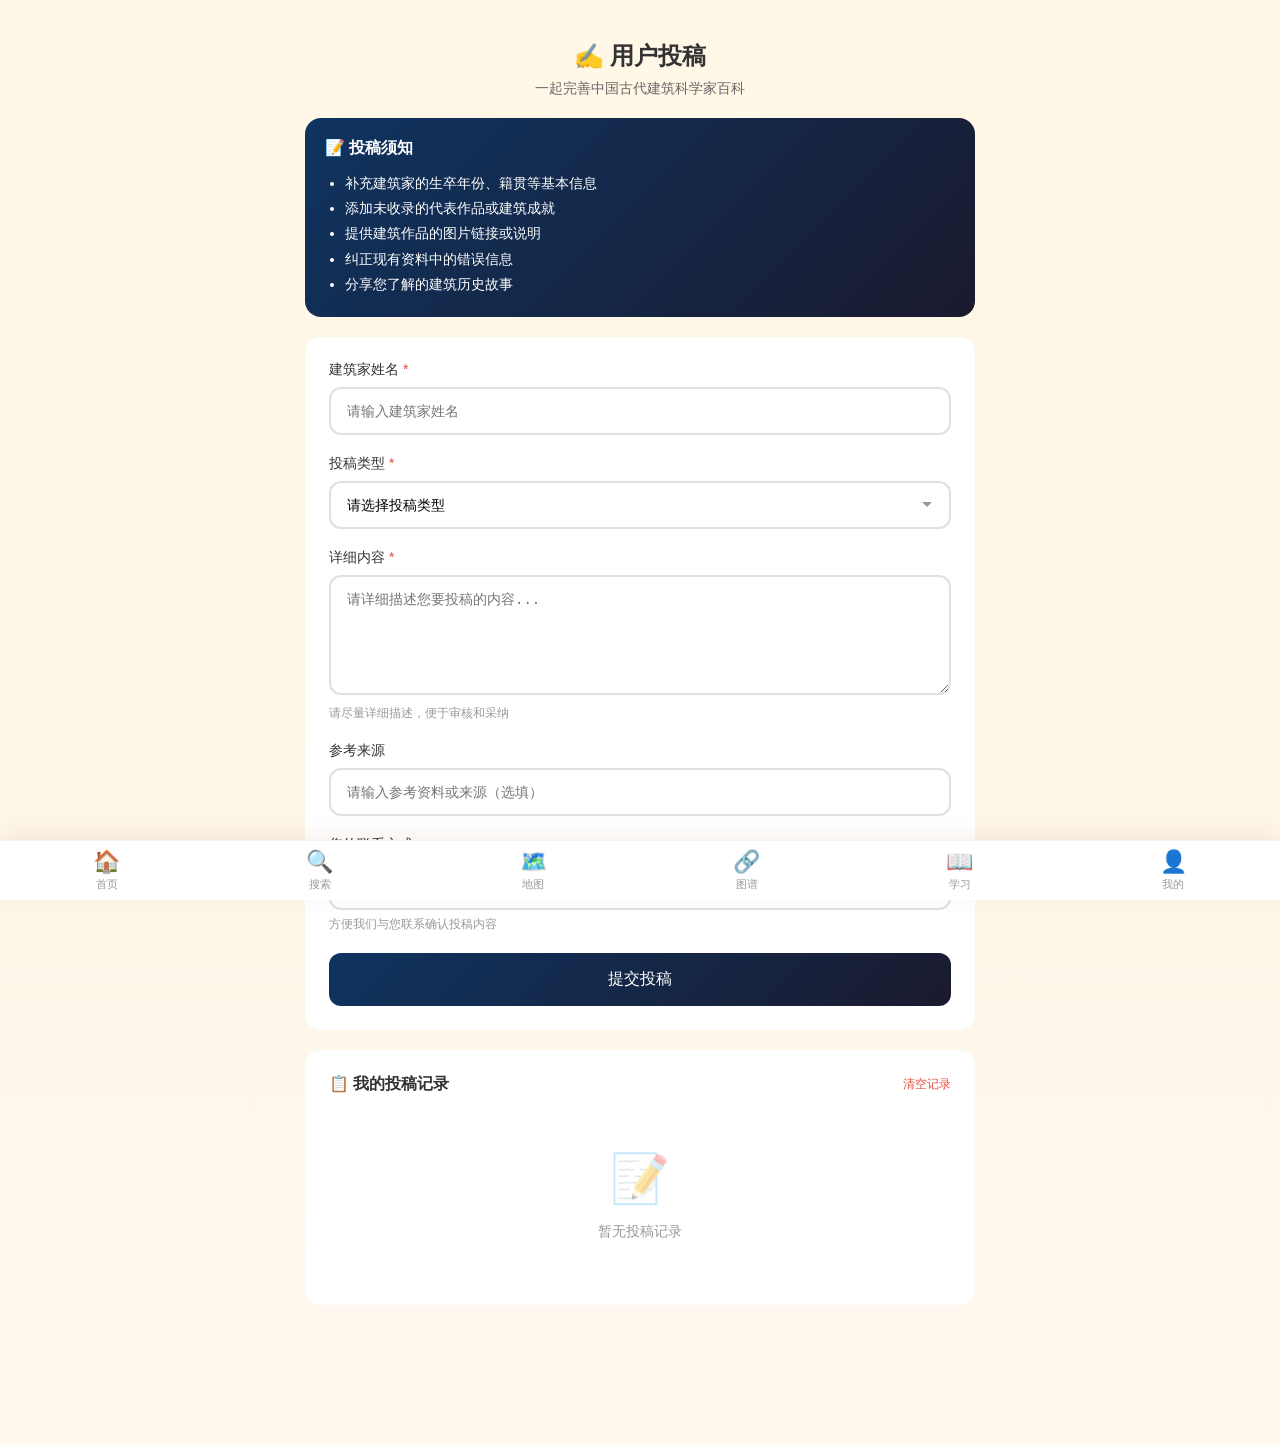
==== commit 9b8d699e: "修复底部导航栏，添加图谱入口" ====
--- a/contribute.html
+++ b/contribute.html
@@ -385,6 +385,10 @@
       <span class="tab-icon">🗺️</span>
       <span class="tab-text">地图</span>
     </a>
+    <a href="relationship.html" class="tab-item">
+      <span class="tab-icon">🔗</span>
+      <span class="tab-text">图谱</span>
+    </a>
     <a href="study.html" class="tab-item">
       <span class="tab-icon">📖</span>
       <span class="tab-text">学习</span>
--- a/css/style.css
+++ b/css/style.css
@@ -1063,7 +1063,24 @@
 .login-desc {
   font-size: 14px;
   color: #999;
+  margin-bottom: 8px;
+}
+
+.login-hint {
+  display: flex;
+  justify-content: center;
+  gap: 20px;
   margin-bottom: 25px;
+  padding: 12px 16px;
+  background: linear-gradient(135deg, #FFF8E7 0%, #FAF3E0 100%);
+  border-radius: 10px;
+  border: 1px dashed #8B6914;
+}
+
+.login-hint span {
+  font-size: 13px;
+  color: #8B6914;
+  font-weight: 500;
 }
 
 .login-form {
